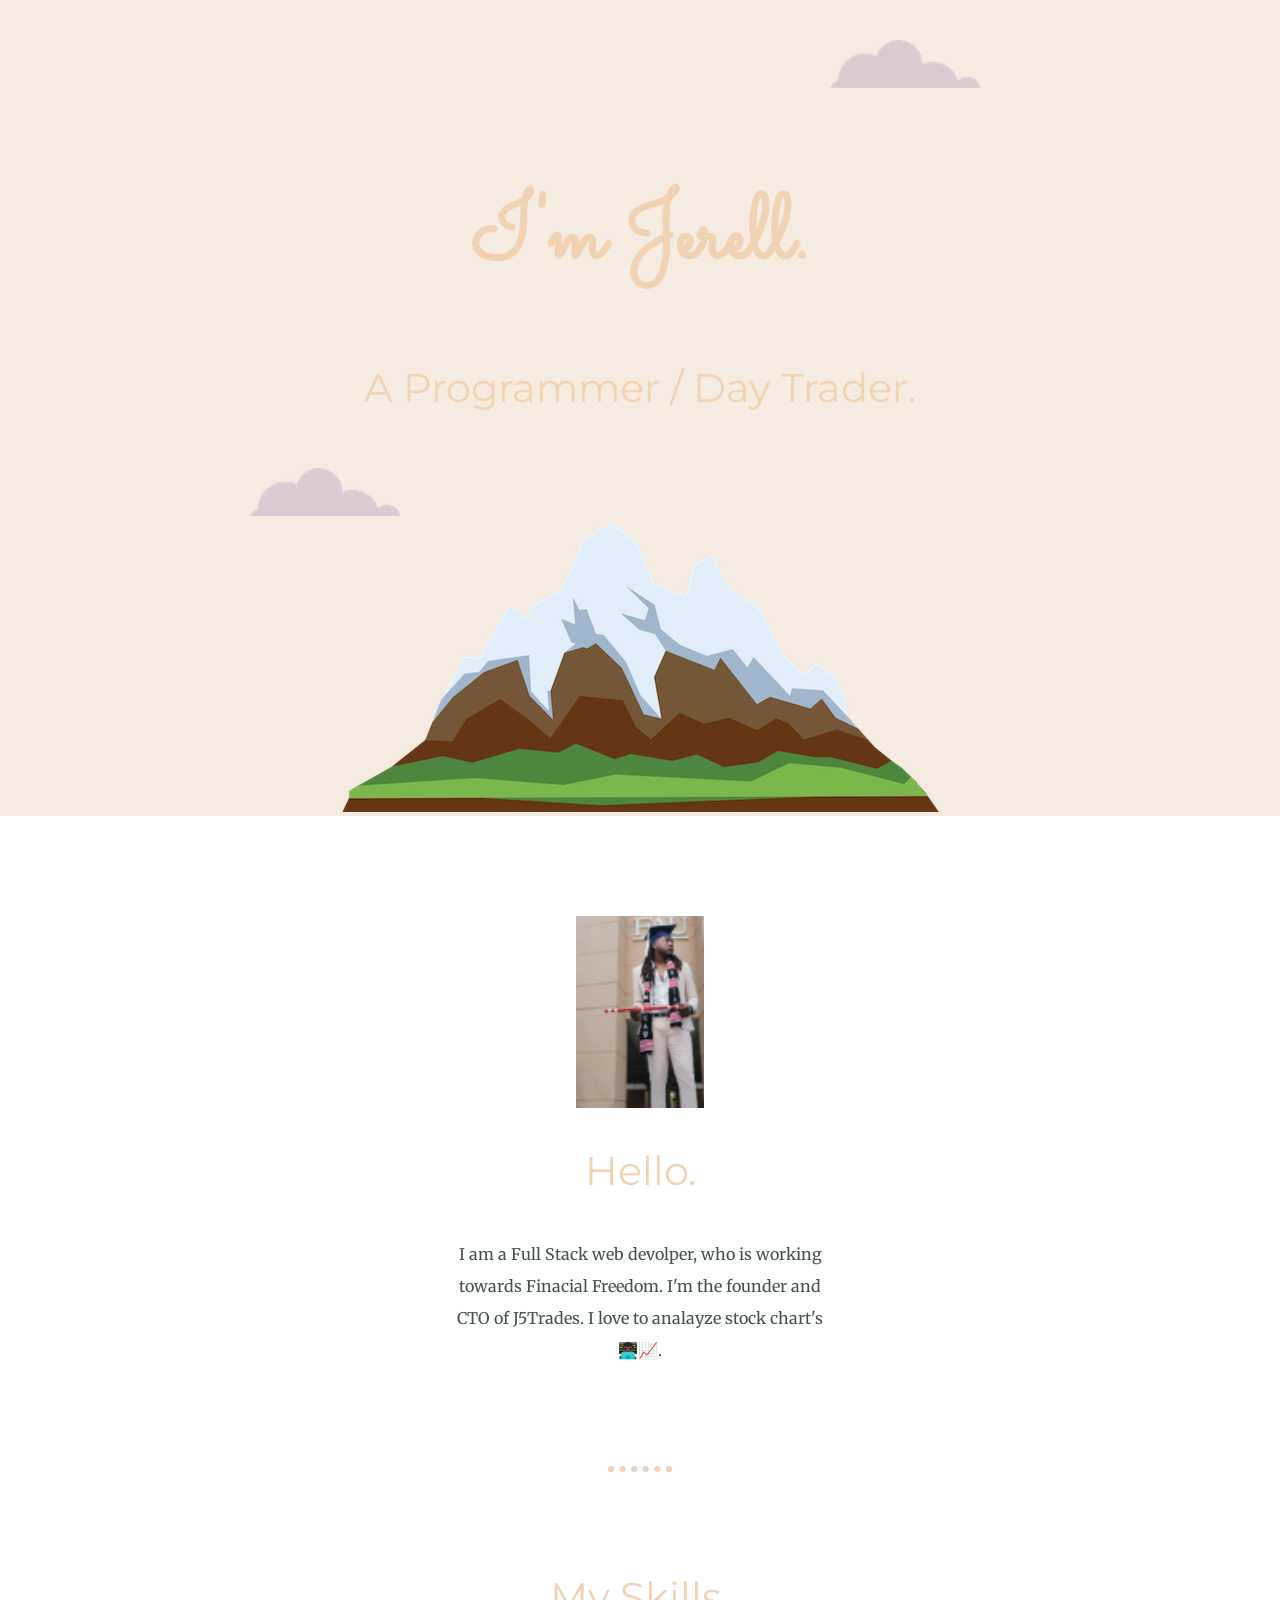
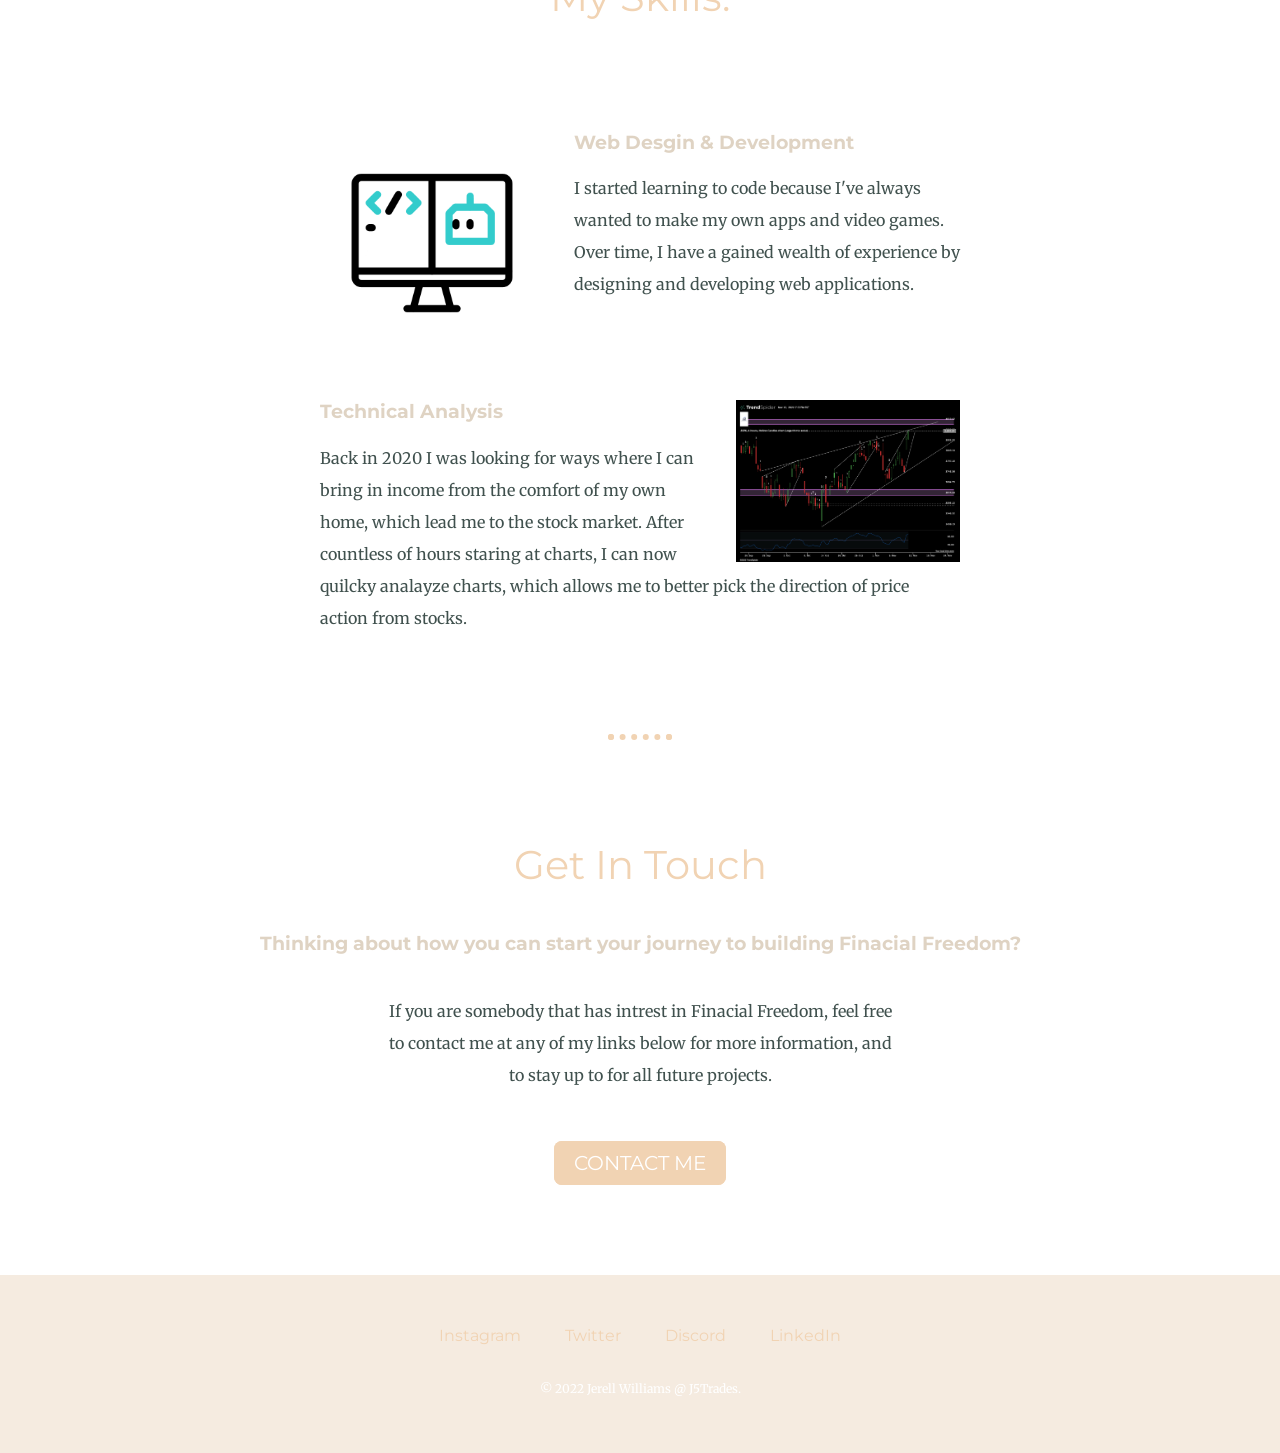
==== index.html @ 299611d2 "Added files for personal website" ====
<!DOCTYPE html>
<html lang="en" dir="ltr">

<head>
  <meta charset="utf-8">
  <title>Jerell Willimas</title>
  <link rel="stylesheet" href="css/styles.css">
  <link rel="icon" href="favicon (1).ico">
  <link rel="preconnect" href="https://fonts.googleapis.com">
  <link rel="preconnect" href="https://fonts.gstatic.com" crossorigin>
  <link href="https://fonts.googleapis.com/css2?family=Merriweather&family=Montserrat&family=Sacramento&display=swap" rel="stylesheet">
</head>

<body>
  <div class="top-container">
    <img class="top-cloud" src="images/cloud.png" alt="cloud-img">
    <h1>I'm Jerell.</h1>
    <h2>A Programmer / Day Trader.</h2>
    <img class="bottom-cloud " src="images/cloud.png" alt="cloud-img">
    <img src="images/mountain.png" alt="mountain-img">
  </div>

  <div class="middle-container">
    <div class="profile">
      <img class="jerell-pic" src="Jerellpic.png" alt="Profile picture">
      <h2>Hello.</h2>
      <p class="intro">I am a Full Stack web devolper, who is working towards Finacial Freedom. I'm the founder and CTO of J5Trades. I love to analayze stock chart's👨🏿‍💻📈.</p>
    </div>
    <hr>
    <div class="skills">
      <h2>My Skills.</h2>
      <div class="skill-row">
        <img class="code-img" src="coding.gif" alt="Computer skill">
        <h3>Web Desgin & Development</h3>
        <p>I started learning to code because I've always wanted to make my own apps and video games. Over time, I have a gained wealth of experience by designing and developing web applications.</p>
      </div>
      <div class="skill-row">
        <img class="spx-img" src="$SPX.png" alt="Chart Picture">
        <h3>Technical Analysis</h3>
        <p>Back in 2020 I was looking for ways where I can bring in income from the comfort of my own home, which lead me to the stock market. After countless of hours staring at charts, I can now quilcky analayze charts, which allows me to better pick the direction of price action from stocks.</p>
      </div>
    </div>
    <hr>
    <div class="contact-me">
      <h2>Get In Touch</h2>
      <h3>Thinking about how you can start your journey to building Finacial Freedom?</h3>
      <p class="contact-message">If you are somebody that has intrest in Finacial Freedom, feel free to contact me at any of my links below for more information, and to stay up to for all future projects.</p>
      <a class="btn" href="mailto:jerellw4@gmail.com">CONTACT ME</a>
    </div>
  </div>


  <div class="bottom-container">
    <a class="footer-link" href="https://www.instagram.com/j5trades_/">Instagram</a>
    <a class="footer-link" href="https://twitter.com/J5Trades_">Twitter</a>
    <a class="footer-link" href="https://discord.gg/qg5P79am">Discord</a>
    <a class="footer-link" href="https://www.linkedin.com/in/jerell-w-1ab159b9/">LinkedIn</a>
    <p class="copyright">© 2022 Jerell Williams @ J5Trades.</p>
  </div>



</body>

</html>
---- css/styles.css ----
body {
  color: #40514E;
  margin: 0;
  text-align: center;
  font-family: 'Merriweather', serif;
}

h1 {
  font-size: 5.625rem;
  margin: 50px auto 0 auto;
  font-family: 'Sacramento', cursive;
  color: #F1D3B3;
  line-height: 2;
}

h2 {
  font-family: 'Montserrat', sans-serif;
  font-size: 2.5rem;
  color: #F1D3B3;
  font-weight: normal;
  padding-bottom: 10px;
}

h3 {
  font-family: 'Montserrat', sans-serif;
  color: #DFD3C3;
}

p {
  line-height: 2;
}

hr {
  border: dotted #F1D3B3 6px;
  border-bottom: none;
  width: 4%;
  margin: 100px auto;
}

a {
  color: #F1D3B3;
  font-family: 'Montserrat', sans-serif;
  margin: 10px 20px;
  text-decoration: none;
}

a:hover {
  color: white;
}

.top-container {
  background-color: #F5EBE0;
  position: relative;
  padding-top: 100px;
}

.middle-container {
margin: 100px auto;
}

.bottom-container {
background-color: #F5EBE0;
padding: 50px 0 20px;
}

.skill-row {
  width: 50%;
  margin: 100px auto 100px auto;
  text-align: left;
}

.intro {
  width: 30%;
  margin: auto;
}

.contact-message {
  width: 40%;
  margin: 40px auto 60px;
}

.copyright {
  color: white;
  font-size: 0.75rem;
  padding: 20px 0;
}

.top-cloud {
  position: absolute;
  right: 300px;
  top: 40px;
}

.bottom-cloud {
  position: absolute;
  left: 250px;
  bottom: 300px;
}

.code-img {
  width: 35%;
  float: left;
  margin-right: 30px;
}

.spx-img{
  width: 35%;
float: right;
margin-left: 30px;
}

.jerell-pic{
  width: 10%;
}

.btn {
  background: #F1D3B3;
  background-image: -webkit-linear-gradient(top, #F1D3B3, #F1D3B3);
  background-image: -moz-linear-gradient(top, #F1D3B3, #F1D3B3);
  background-image: -ms-linear-gradient(top, #F1D3B3, #F1D3B3);
  background-image: -o-linear-gradient(top, #F1D3B3, #F1D3B3);
  background-image: linear-gradient(to bottom, #F1D3B3, #F1D3B3);
  -webkit-border-radius: 8;
  -moz-border-radius: 8;
  border-radius: 8px;
  font-family: 'Montserrat', sans-serif;
  color: #ffffff;
  font-size: 20px;
  padding: 10px 20px 10px 20px;
  text-decoration: none;
}

.btn:hover {
  background: #F5EBE0;
  background-image: -webkit-linear-gradient(top, #F5EBE0, #F5EBE0);
  background-image: -moz-linear-gradient(top, #F5EBE0, #F5EBE0);
  background-image: -ms-linear-gradient(top, #F5EBE0, #F5EBE0);
  background-image: -o-linear-gradient(top, #F5EBE0, #F5EBE0);
  background-image: linear-gradient(to bottom, #F5EBE0, #F5EBE0);
  text-decoration: none;
}
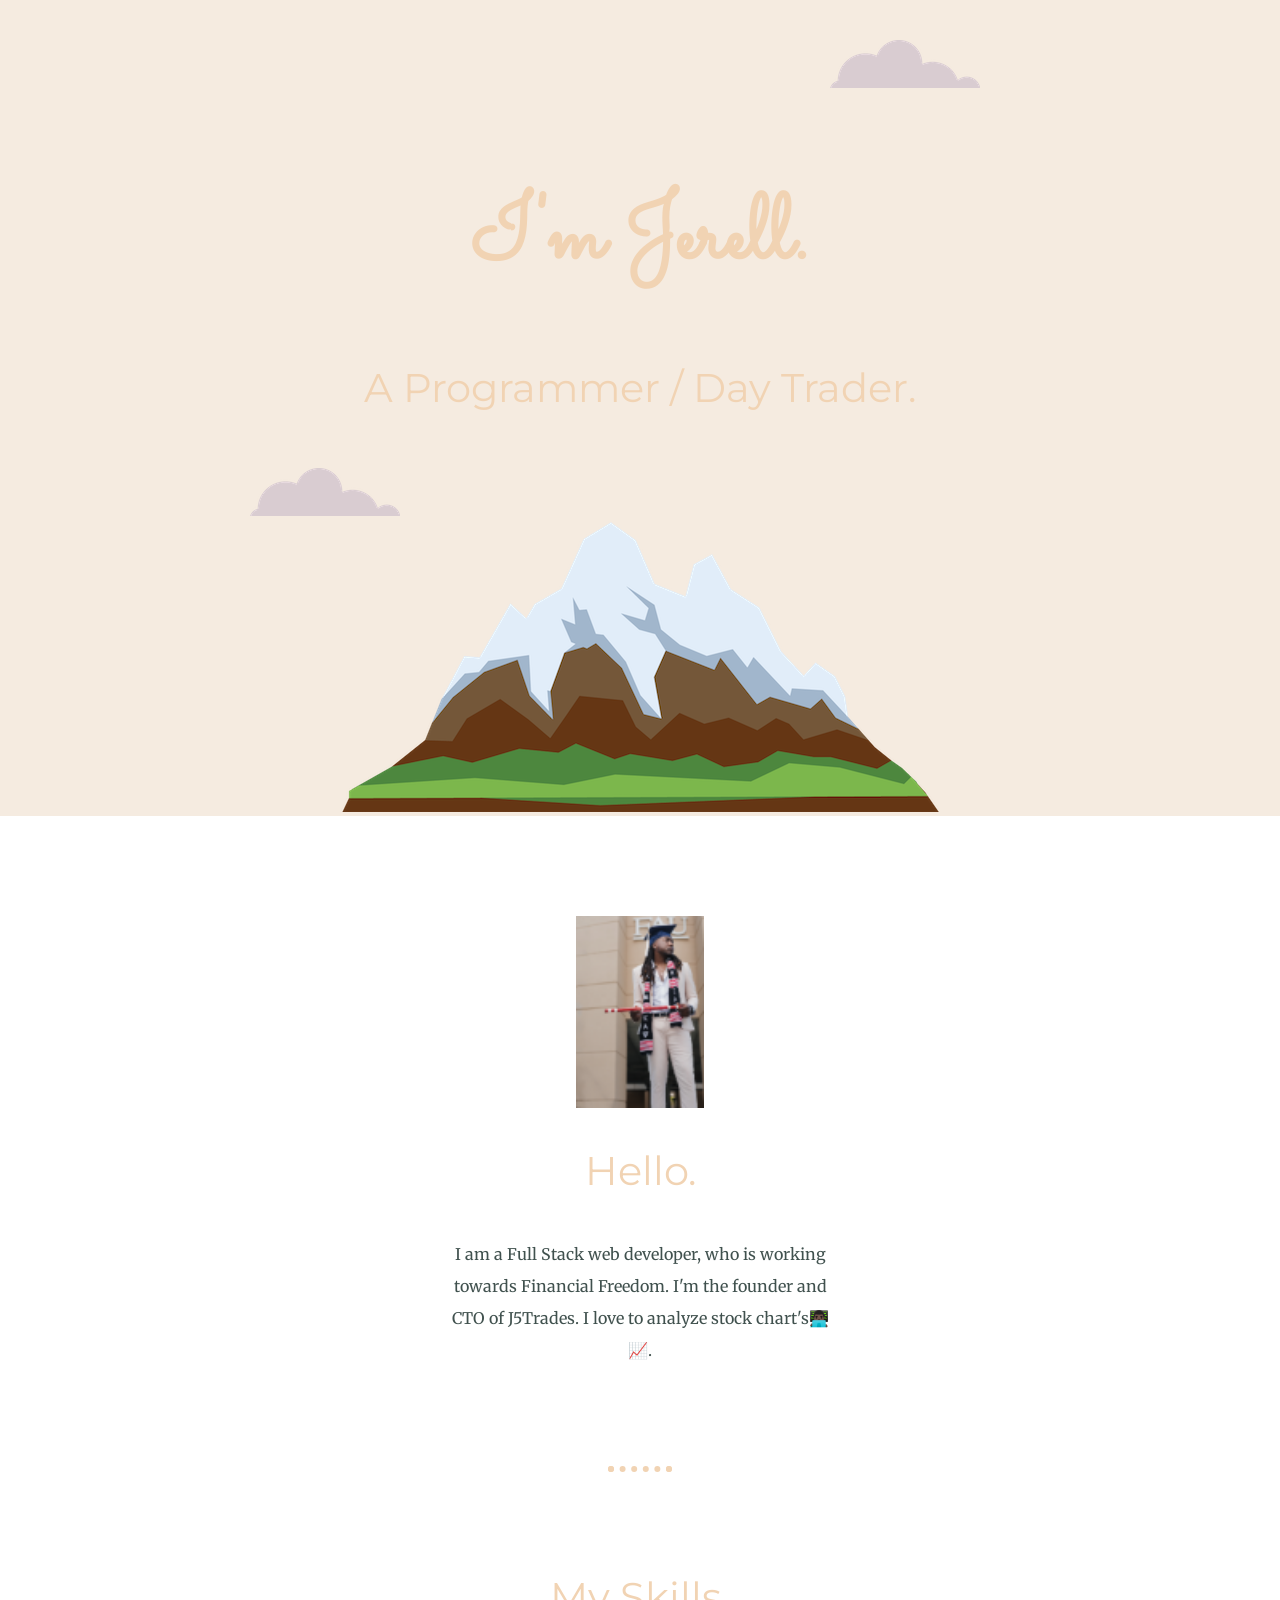
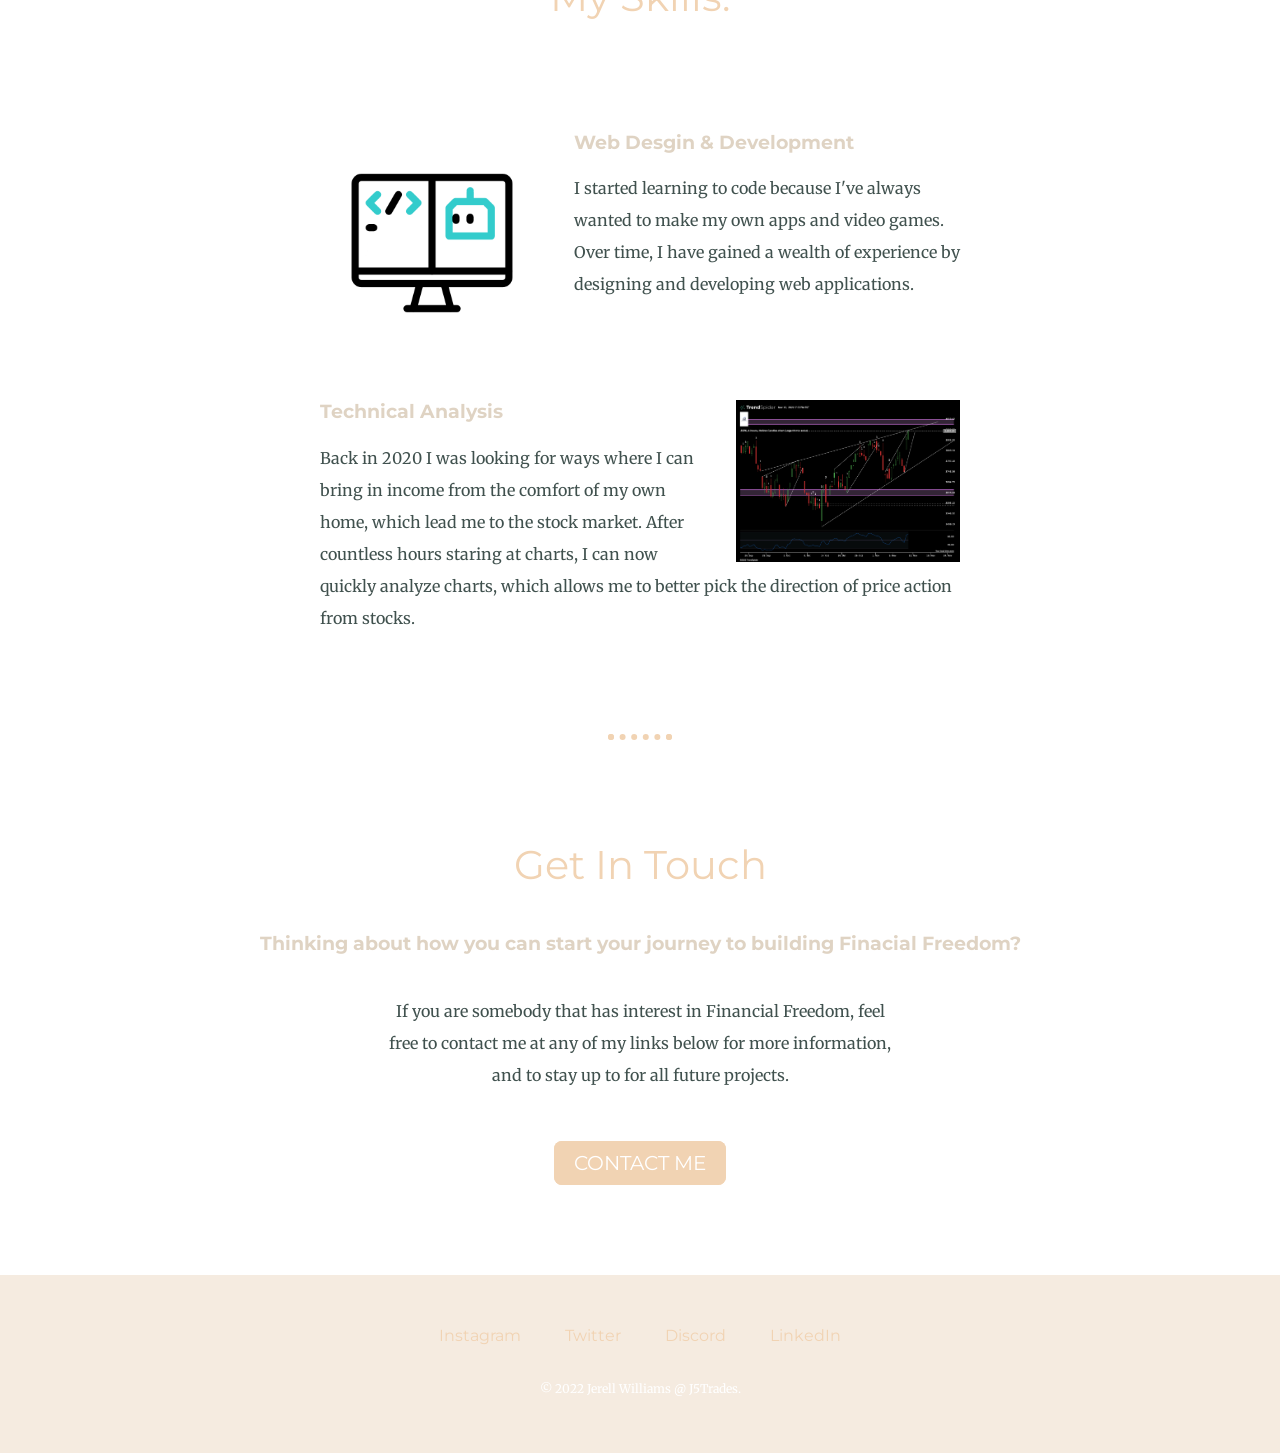
==== commit b8723735: "Add files via upload" ====
--- a/index.html
+++ b/index.html
@@ -24,7 +24,7 @@
     <div class="profile">
       <img class="jerell-pic" src="Jerellpic.png" alt="Profile picture">
       <h2>Hello.</h2>
-      <p class="intro">I am a Full Stack web devolper, who is working towards Finacial Freedom. I'm the founder and CTO of J5Trades. I love to analayze stock chart's👨🏿‍💻📈.</p>
+      <p class="intro">I am a Full Stack web developer, who is working towards Financial Freedom. I'm the founder and CTO of J5Trades. I love to analyze stock chart's👨🏿‍💻📈.</p>
     </div>
     <hr>
     <div class="skills">
@@ -32,19 +32,19 @@
       <div class="skill-row">
         <img class="code-img" src="coding.gif" alt="Computer skill">
         <h3>Web Desgin & Development</h3>
-        <p>I started learning to code because I've always wanted to make my own apps and video games. Over time, I have a gained wealth of experience by designing and developing web applications.</p>
+        <p>I started learning to code because I've always wanted to make my own apps and video games. Over time, I have gained a wealth of experience by designing and developing web applications.</p>
       </div>
       <div class="skill-row">
         <img class="spx-img" src="$SPX.png" alt="Chart Picture">
         <h3>Technical Analysis</h3>
-        <p>Back in 2020 I was looking for ways where I can bring in income from the comfort of my own home, which lead me to the stock market. After countless of hours staring at charts, I can now quilcky analayze charts, which allows me to better pick the direction of price action from stocks.</p>
+        <p>Back in 2020 I was looking for ways where I can bring in income from the comfort of my own home, which lead me to the stock market. After countless hours staring at charts, I can now quickly analyze charts, which allows me to better pick the direction of price action from stocks.</p>
       </div>
     </div>
     <hr>
     <div class="contact-me">
       <h2>Get In Touch</h2>
       <h3>Thinking about how you can start your journey to building Finacial Freedom?</h3>
-      <p class="contact-message">If you are somebody that has intrest in Finacial Freedom, feel free to contact me at any of my links below for more information, and to stay up to for all future projects.</p>
+      <p class="contact-message">If you are somebody that has interest in Financial Freedom, feel free to contact me at any of my links below for more information, and to stay up to for all future projects.</p>
       <a class="btn" href="mailto:jerellw4@gmail.com">CONTACT ME</a>
     </div>
   </div>
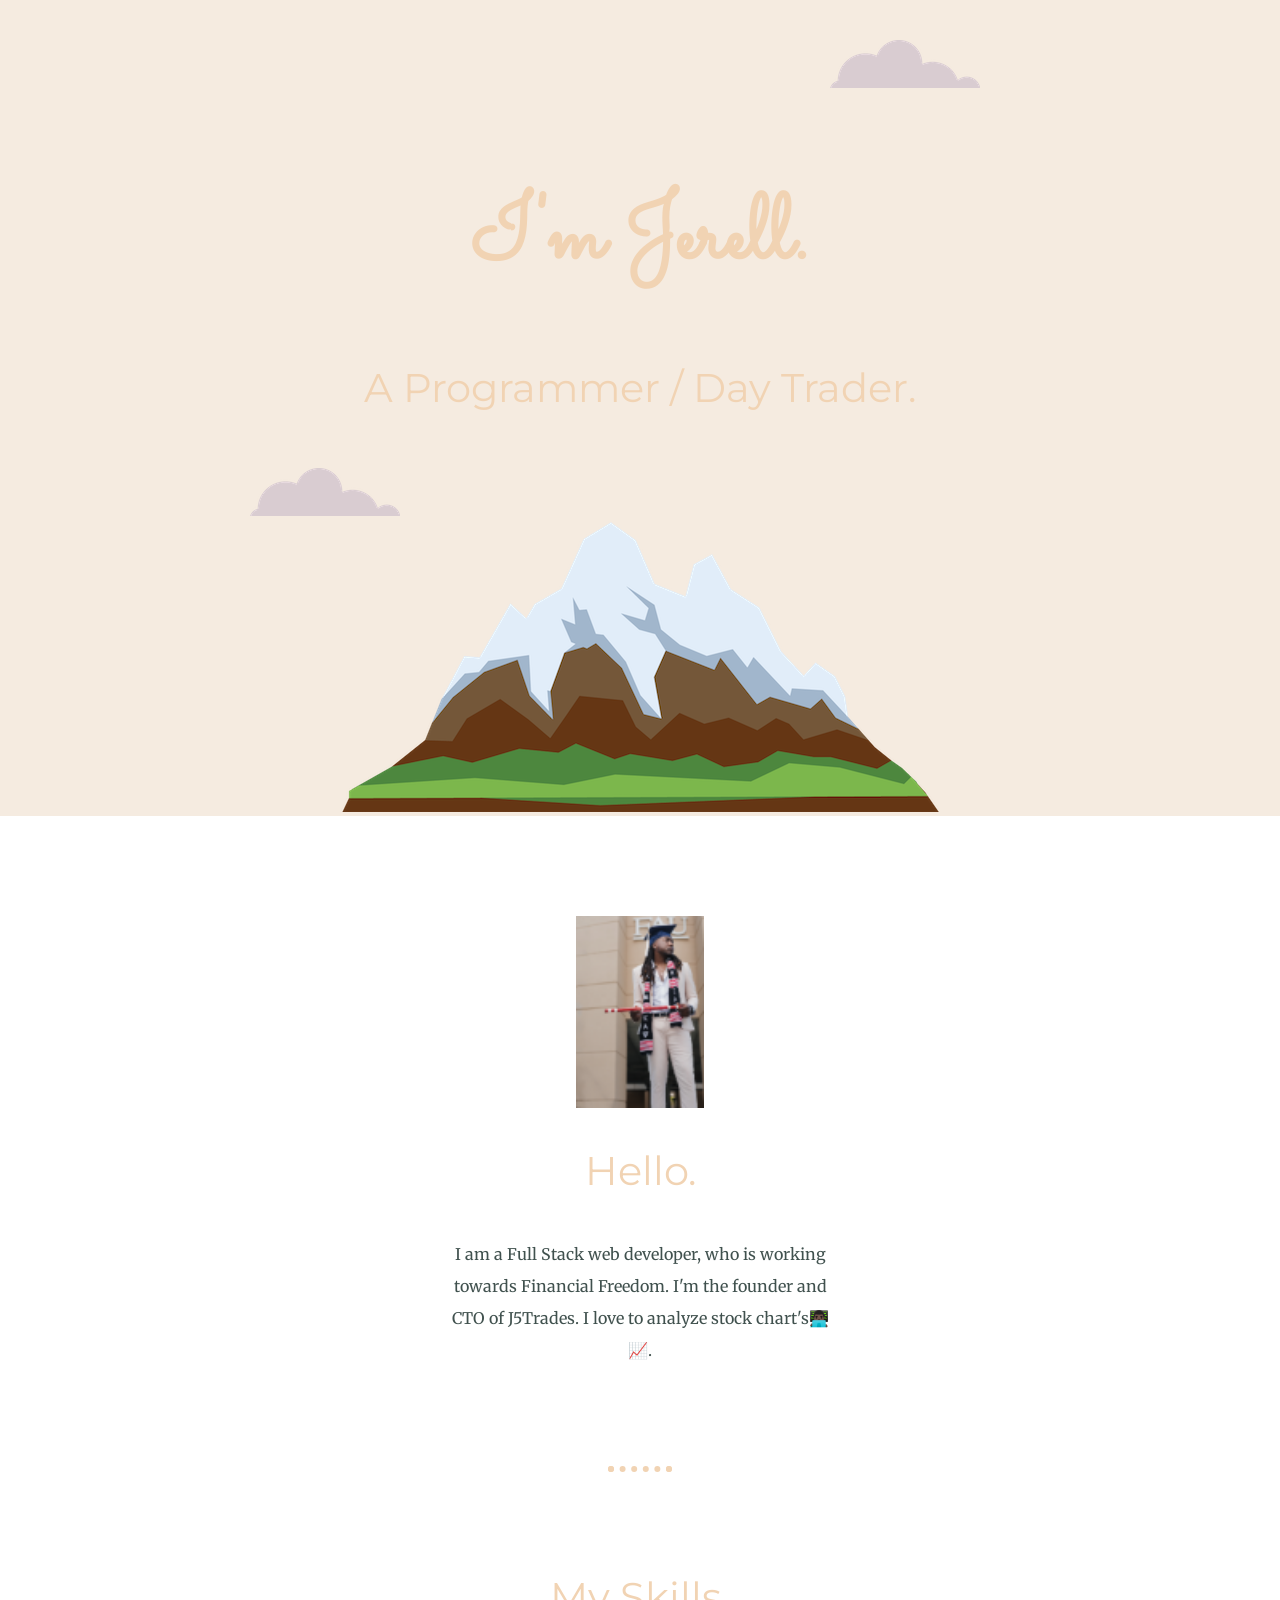
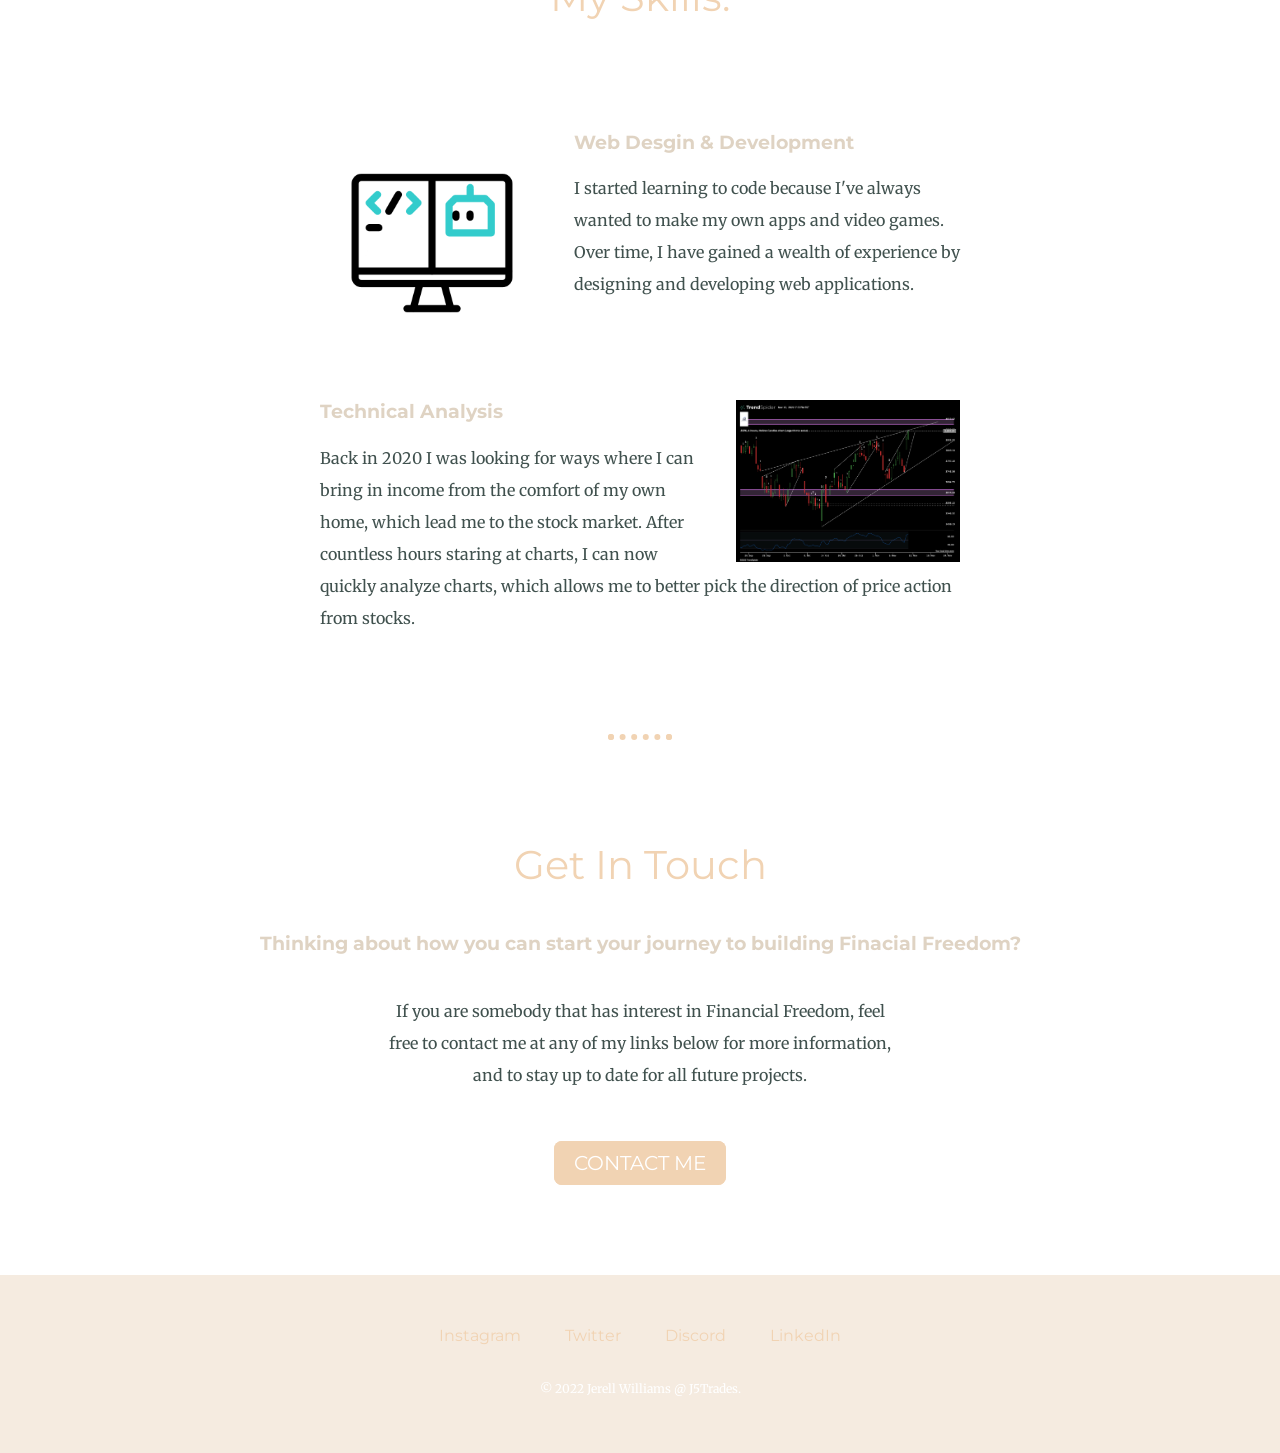
==== commit 21cacde3: "Add files via upload" ====
--- a/index.html
+++ b/index.html
@@ -37,14 +37,15 @@
       <div class="skill-row">
         <img class="spx-img" src="$SPX.png" alt="Chart Picture">
         <h3>Technical Analysis</h3>
-        <p>Back in 2020 I was looking for ways where I can bring in income from the comfort of my own home, which lead me to the stock market. After countless hours staring at charts, I can now quickly analyze charts, which allows me to better pick the direction of price action from stocks.</p>
+        <p>Back in 2020 I was looking for ways where I can bring in income from the comfort of my own home, which lead me to the stock market. After countless hours staring at charts, I can now quickly analyze charts, which allows me to better pick
+          the direction of price action from stocks.</p>
       </div>
     </div>
     <hr>
     <div class="contact-me">
       <h2>Get In Touch</h2>
       <h3>Thinking about how you can start your journey to building Finacial Freedom?</h3>
-      <p class="contact-message">If you are somebody that has interest in Financial Freedom, feel free to contact me at any of my links below for more information, and to stay up to for all future projects.</p>
+      <p class="contact-message">If you are somebody that has interest in Financial Freedom, feel free to contact me at any of my links below for more information, and to stay up to date for all future projects.</p>
       <a class="btn" href="mailto:jerellw4@gmail.com">CONTACT ME</a>
     </div>
   </div>
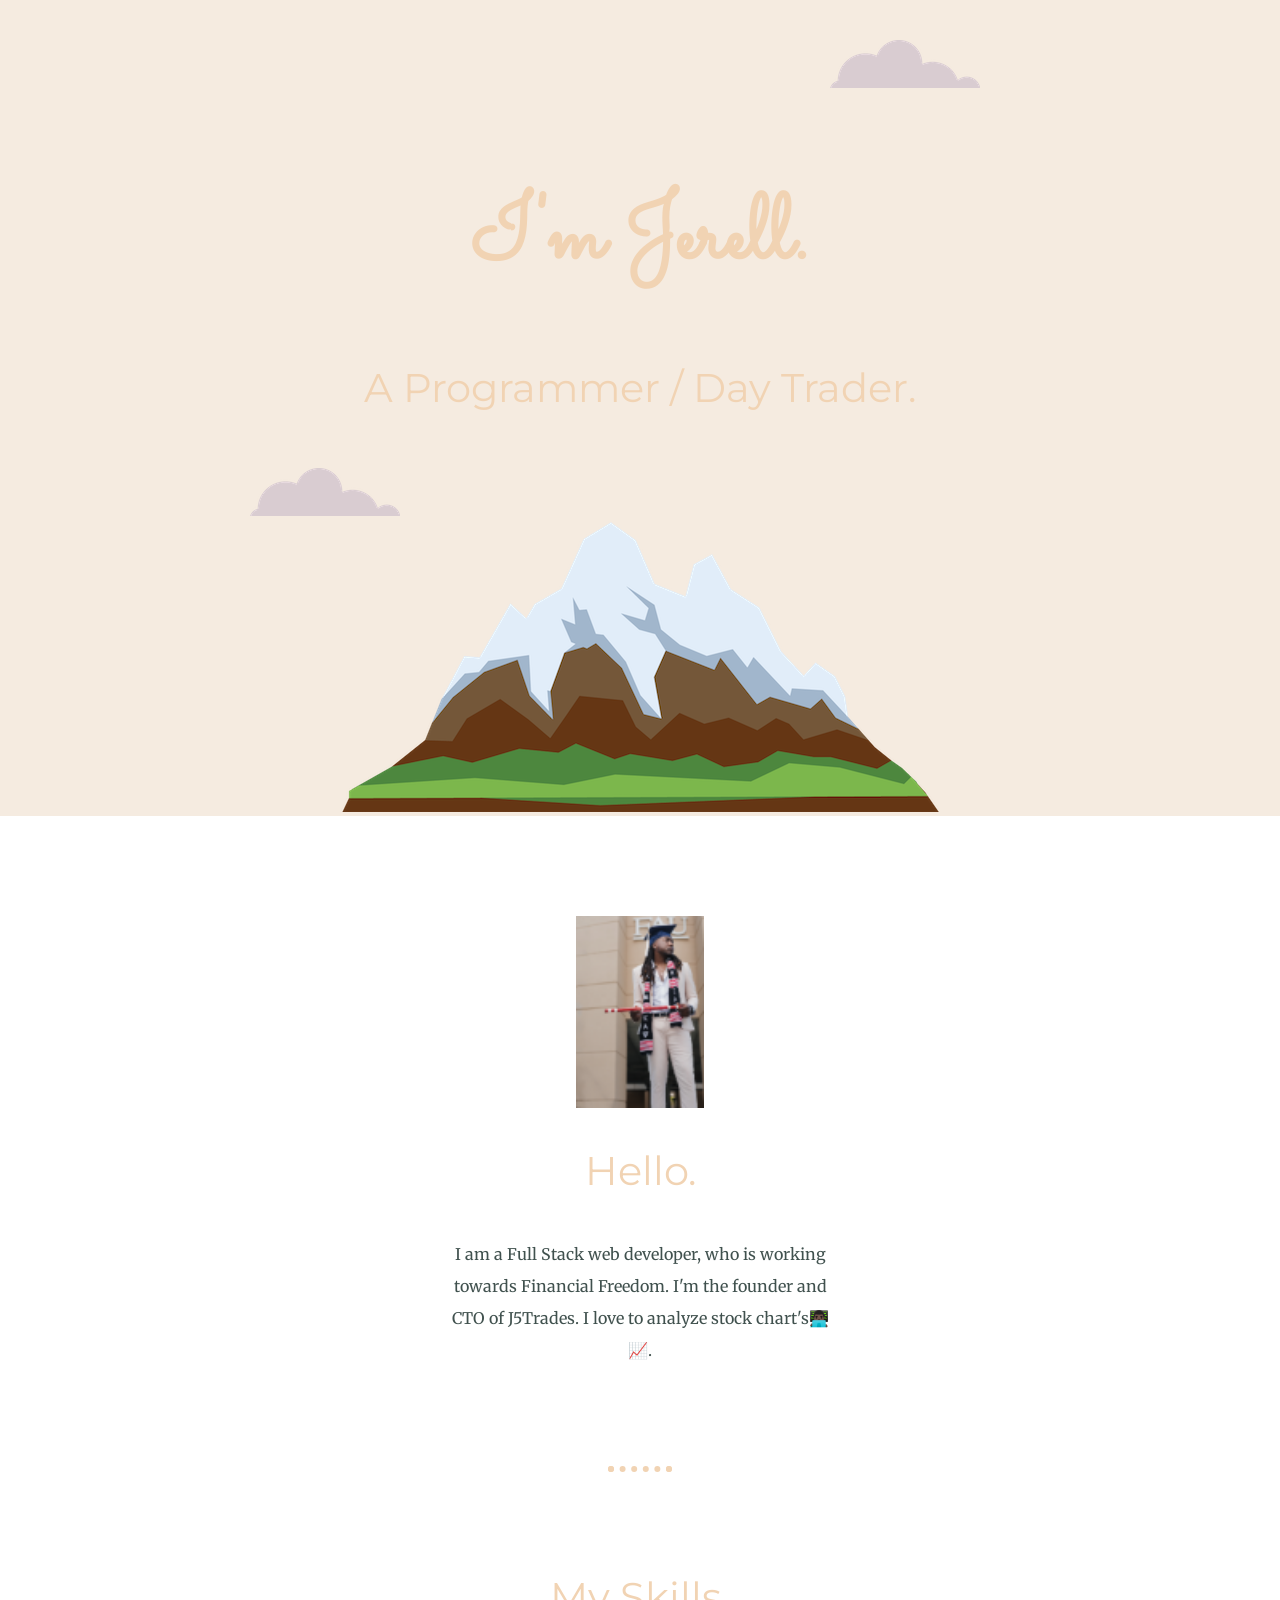
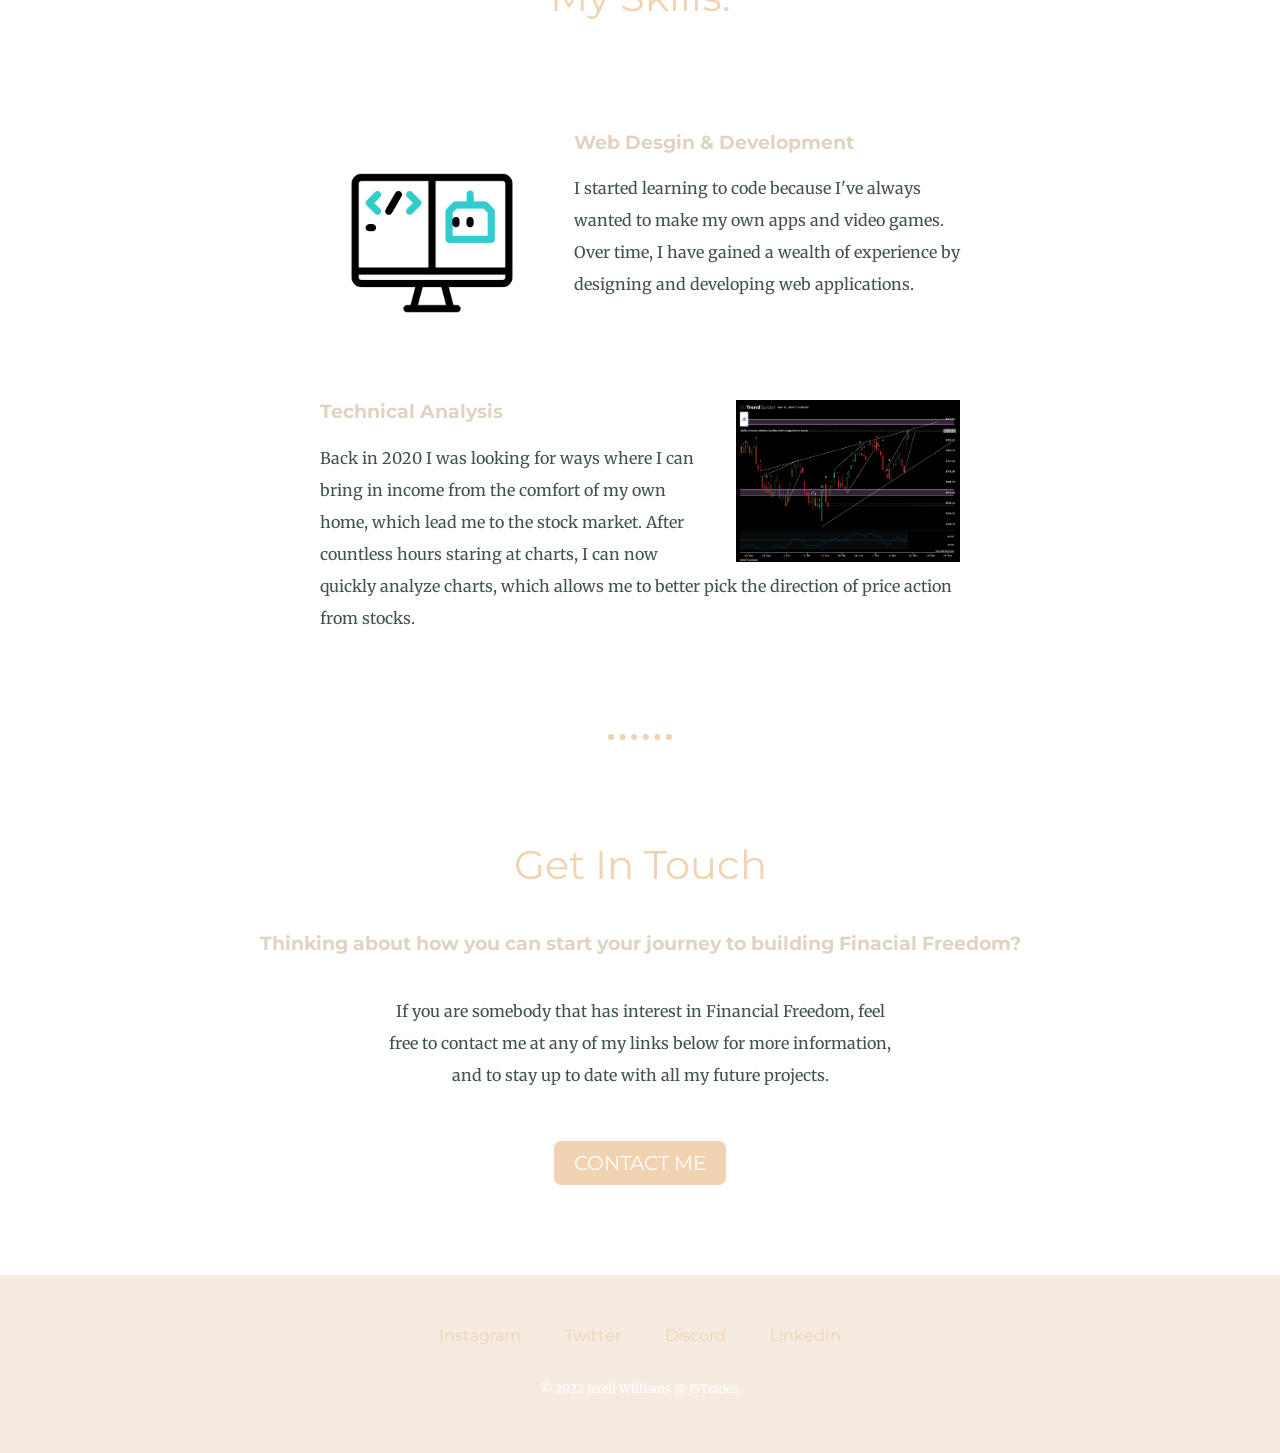
==== commit bdbc54ee: "Add files via upload" ====
--- a/index.html
+++ b/index.html
@@ -45,7 +45,7 @@
     <div class="contact-me">
       <h2>Get In Touch</h2>
       <h3>Thinking about how you can start your journey to building Finacial Freedom?</h3>
-      <p class="contact-message">If you are somebody that has interest in Financial Freedom, feel free to contact me at any of my links below for more information, and to stay up to date for all future projects.</p>
+      <p class="contact-message">If you are somebody that has interest in Financial Freedom, feel free to contact me at any of my links below for more information, and to stay up to date with all my future projects.</p>
       <a class="btn" href="mailto:jerellw4@gmail.com">CONTACT ME</a>
     </div>
   </div>
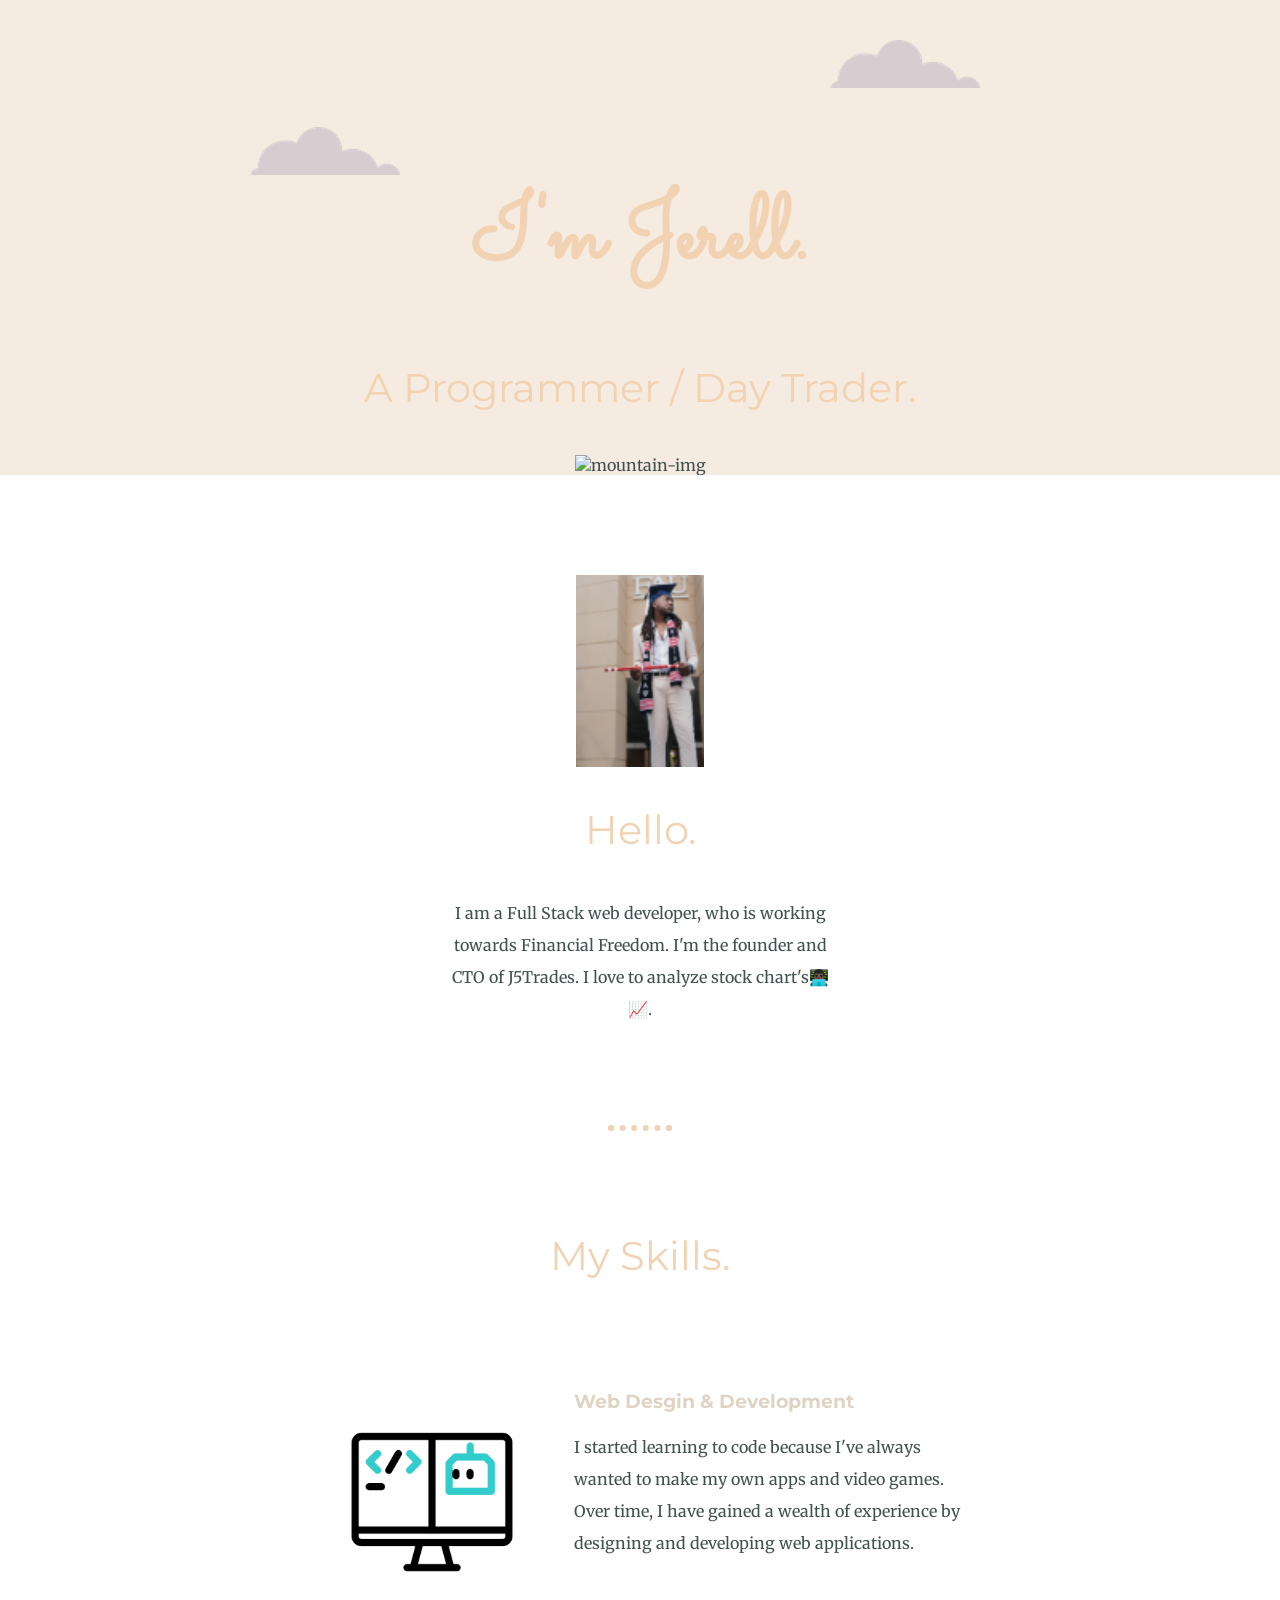
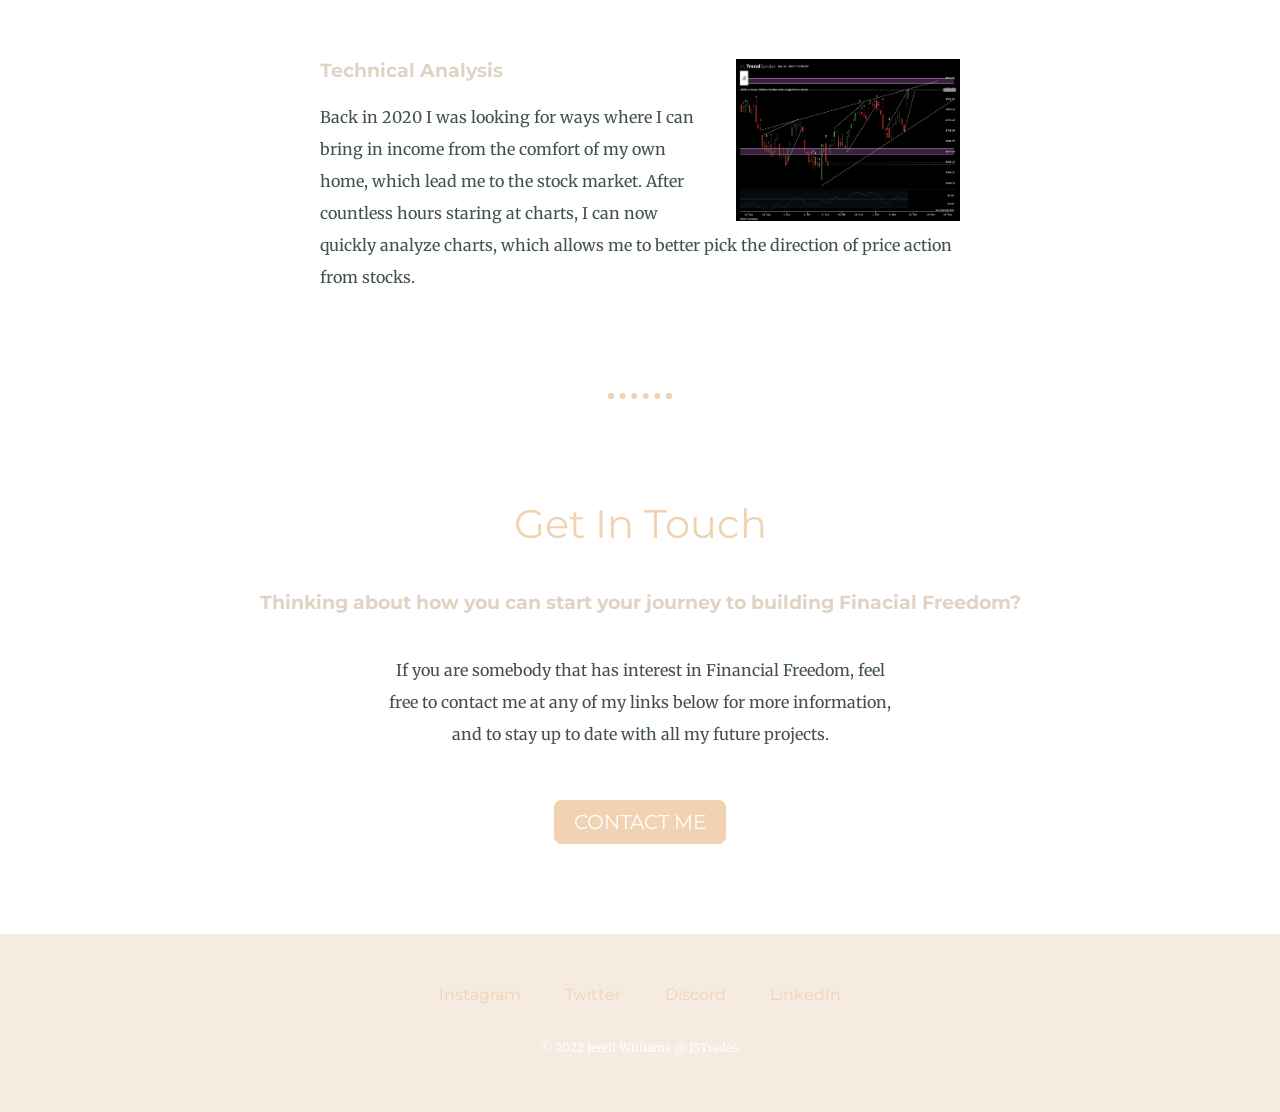
==== commit 8a22a9c6: "Add files via upload" ====
--- a/index.html
+++ b/index.html
@@ -17,7 +17,7 @@
     <h1>I'm Jerell.</h1>
     <h2>A Programmer / Day Trader.</h2>
     <img class="bottom-cloud " src="images/cloud.png" alt="cloud-img">
-    <img src="images/mountain.png" alt="mountain-img">
+    <img src="images/mountain.svg" alt="mountain-img">
   </div>
 
   <div class="middle-container">
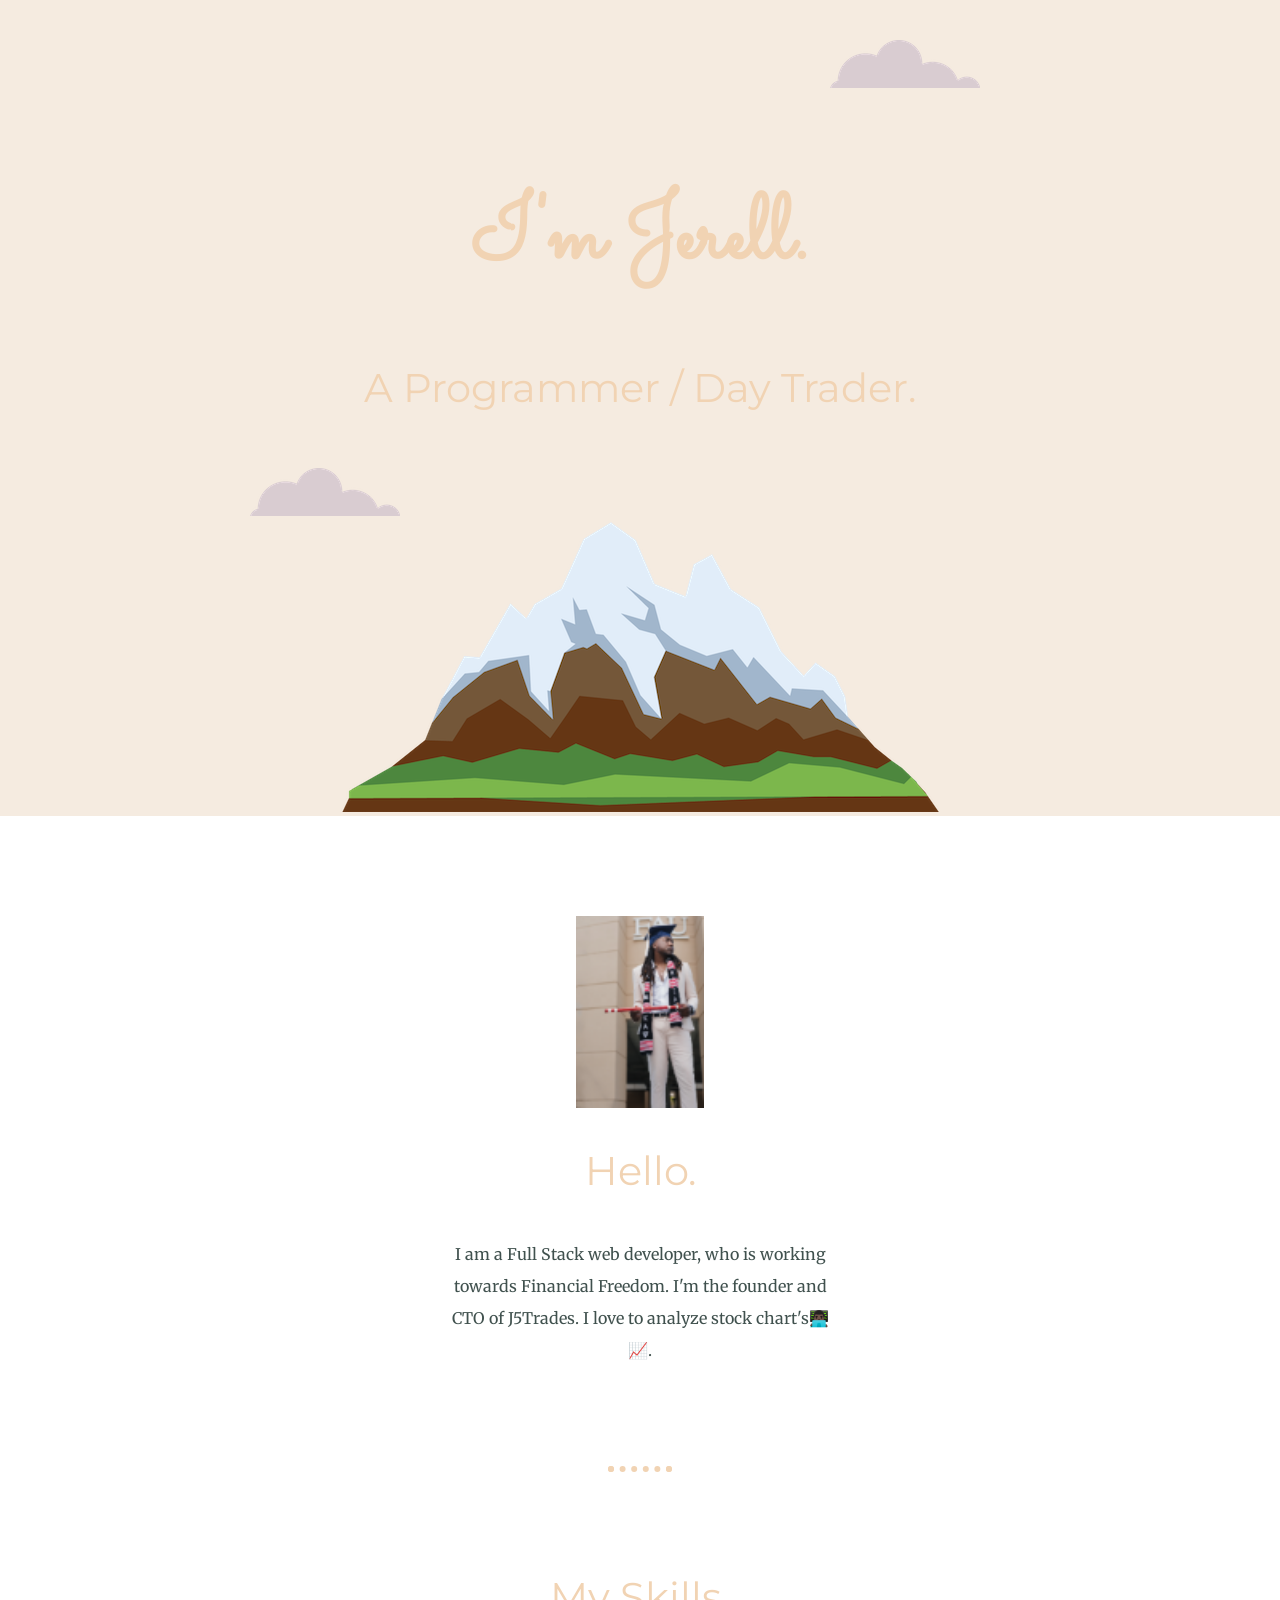
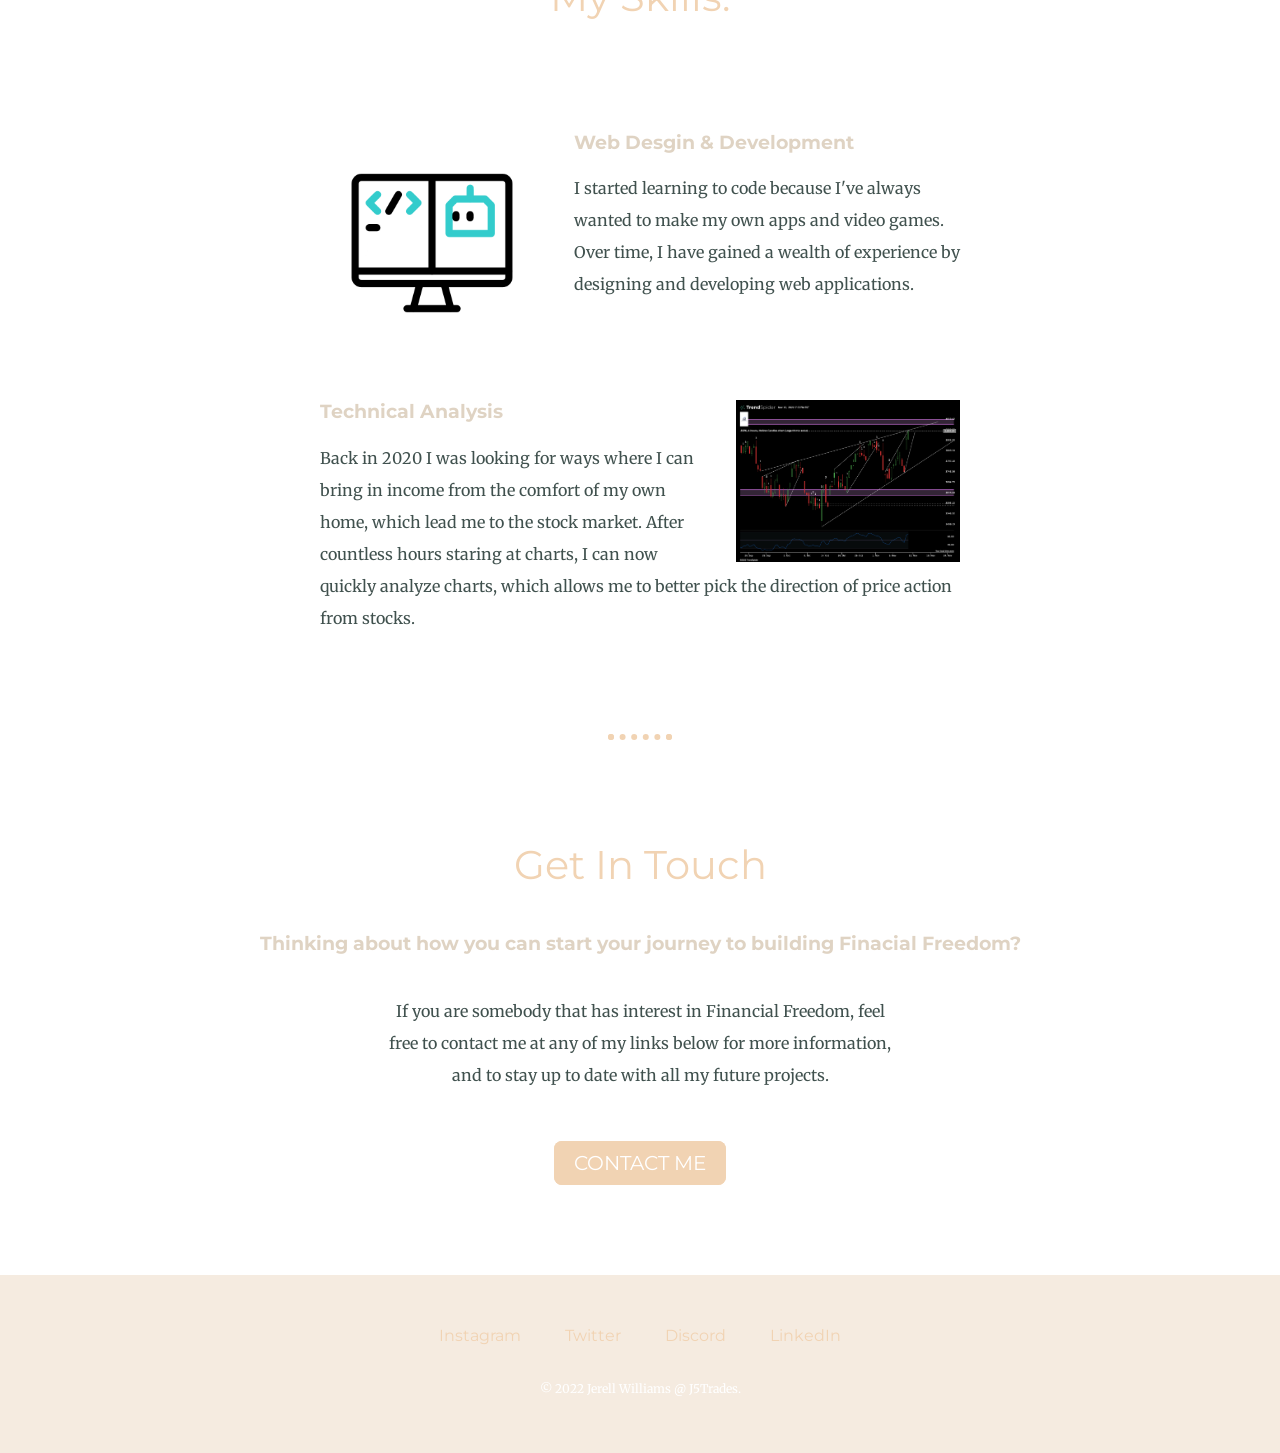
==== commit eecd64cd: "Add files via upload" ====
--- a/index.html
+++ b/index.html
@@ -17,7 +17,7 @@
     <h1>I'm Jerell.</h1>
     <h2>A Programmer / Day Trader.</h2>
     <img class="bottom-cloud " src="images/cloud.png" alt="cloud-img">
-    <img src="images/mountain.svg" alt="mountain-img">
+    <img src="images/mountain.png" alt="mountain-img">
   </div>
 
   <div class="middle-container">
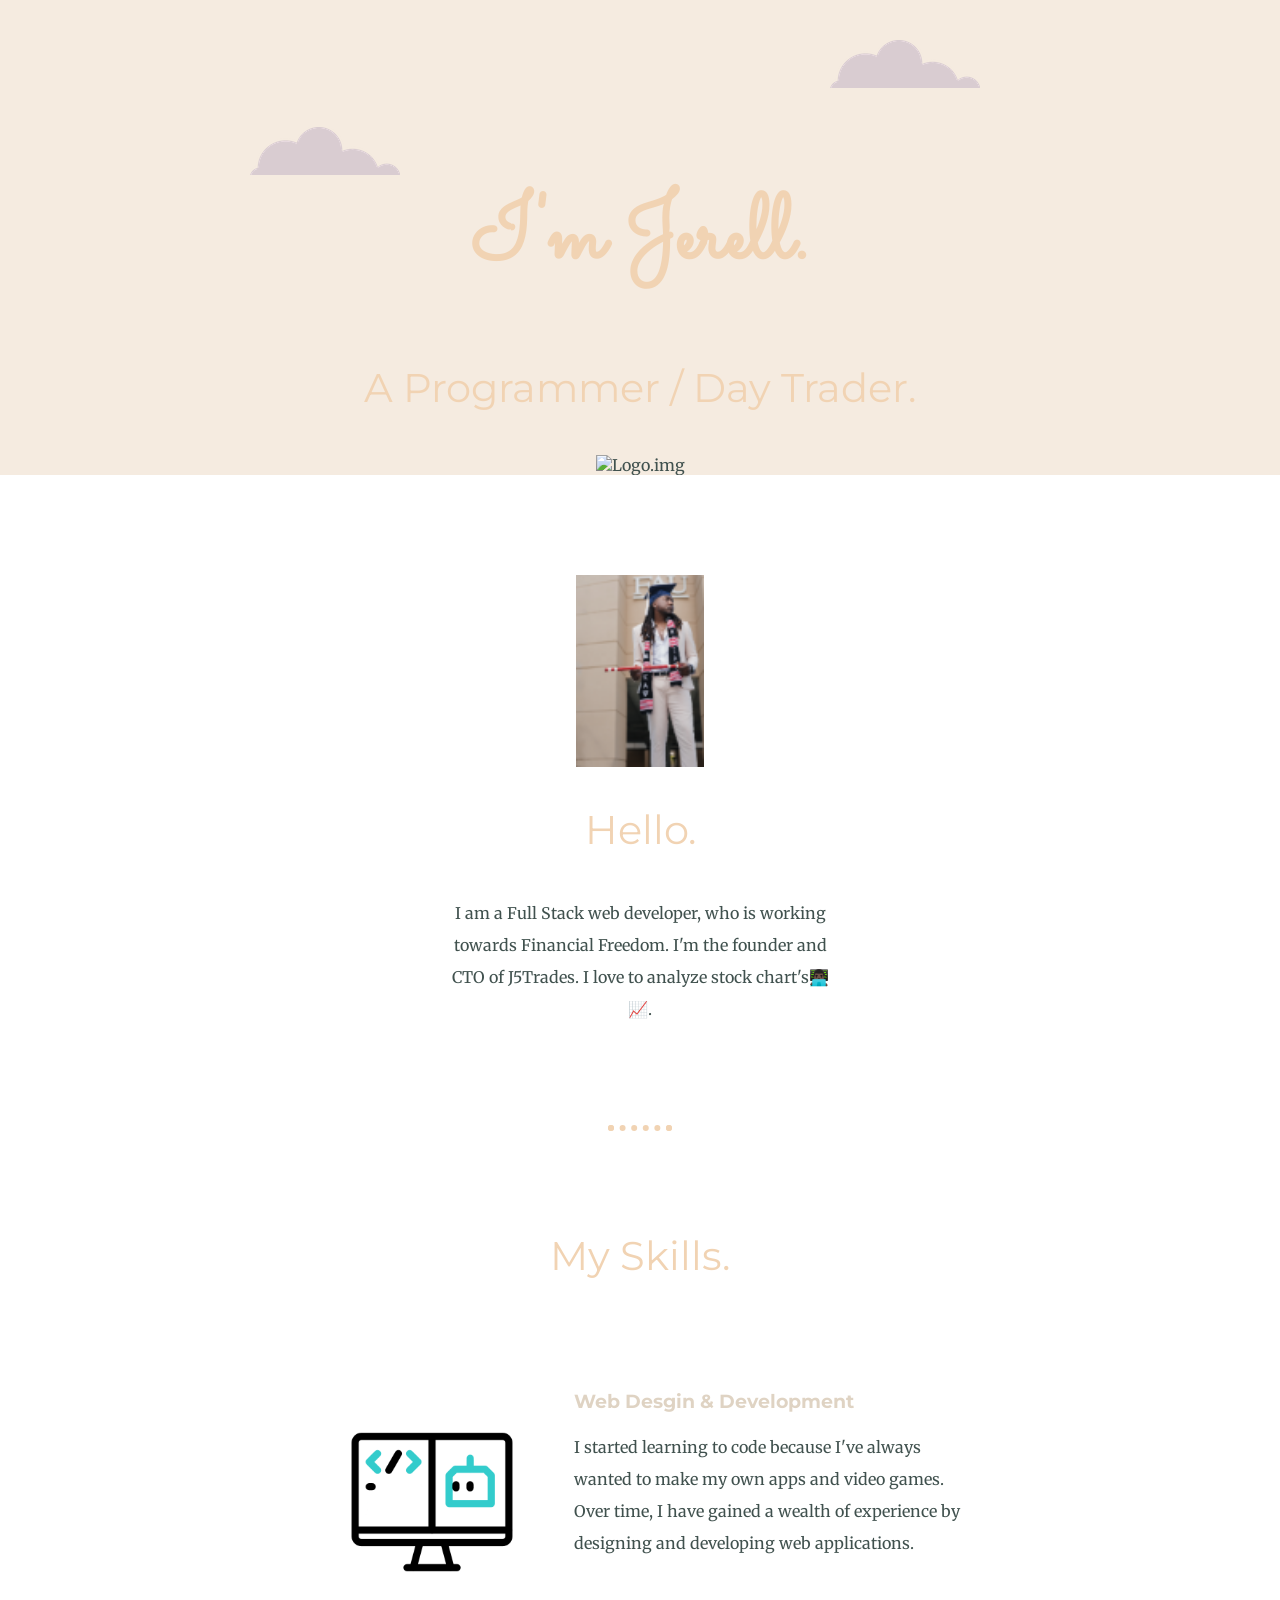
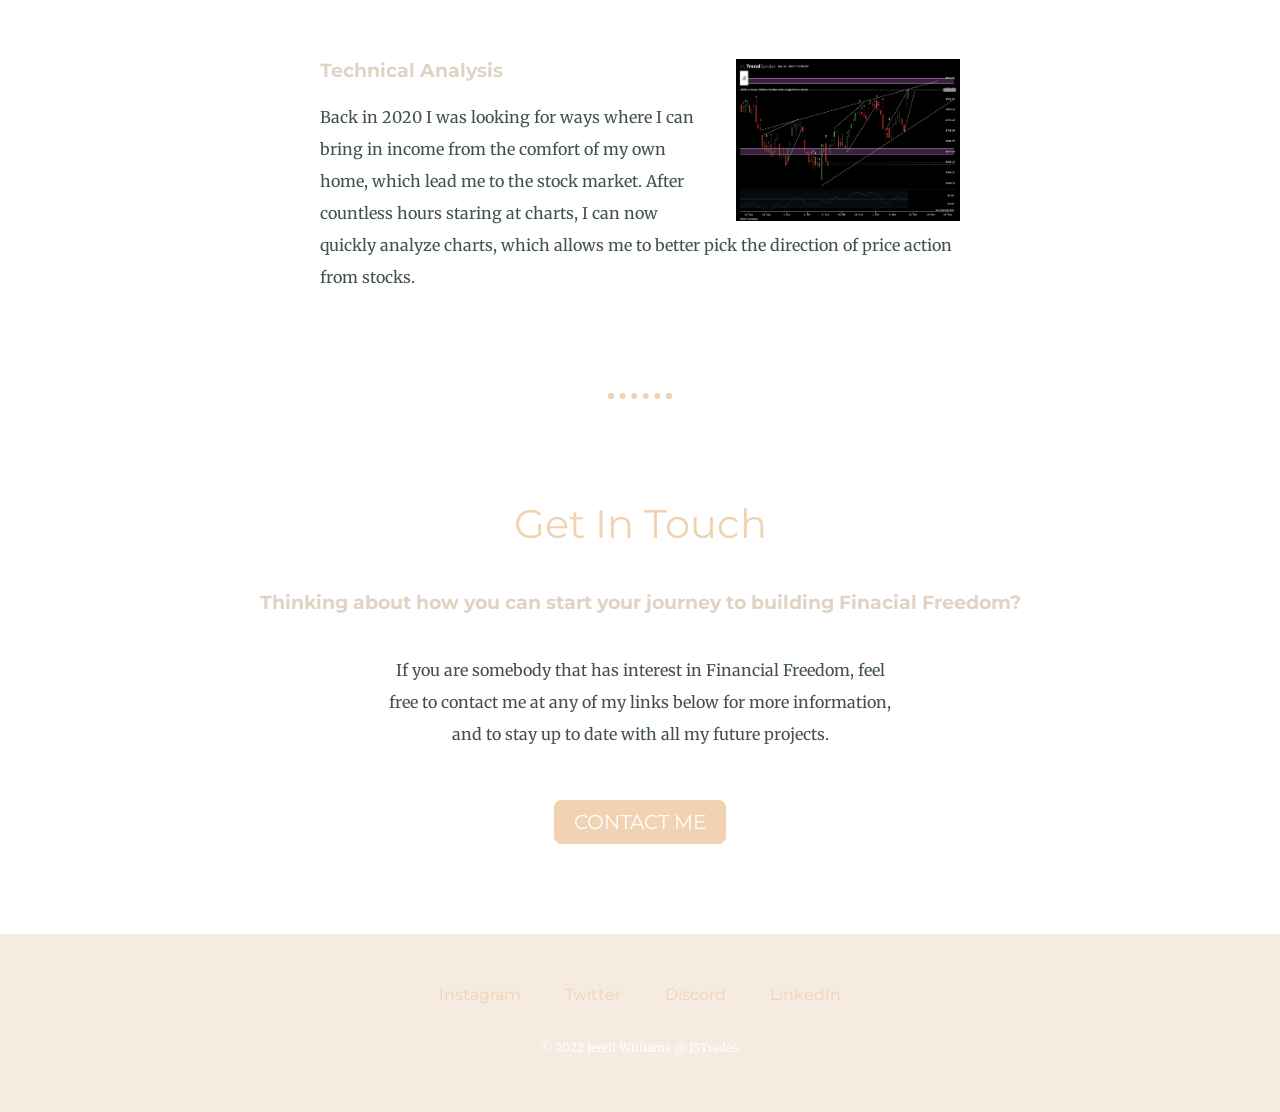
==== commit a06f4b1b: "Add files via upload" ====
--- a/index.html
+++ b/index.html
@@ -16,8 +16,8 @@
     <img class="top-cloud" src="images/cloud.png" alt="cloud-img">
     <h1>I'm Jerell.</h1>
     <h2>A Programmer / Day Trader.</h2>
-    <img class="bottom-cloud " src="images/cloud.png" alt="cloud-img">
-    <img src="images/mountain.png" alt="mountain-img">
+    <img class="bottom-cloud" src="images/cloud.png" alt="cloud-img">
+    <img class="Logo" src="images/FullLogo_Transparent.png" alt="Logo.img">
   </div>
 
   <div class="middle-container">
